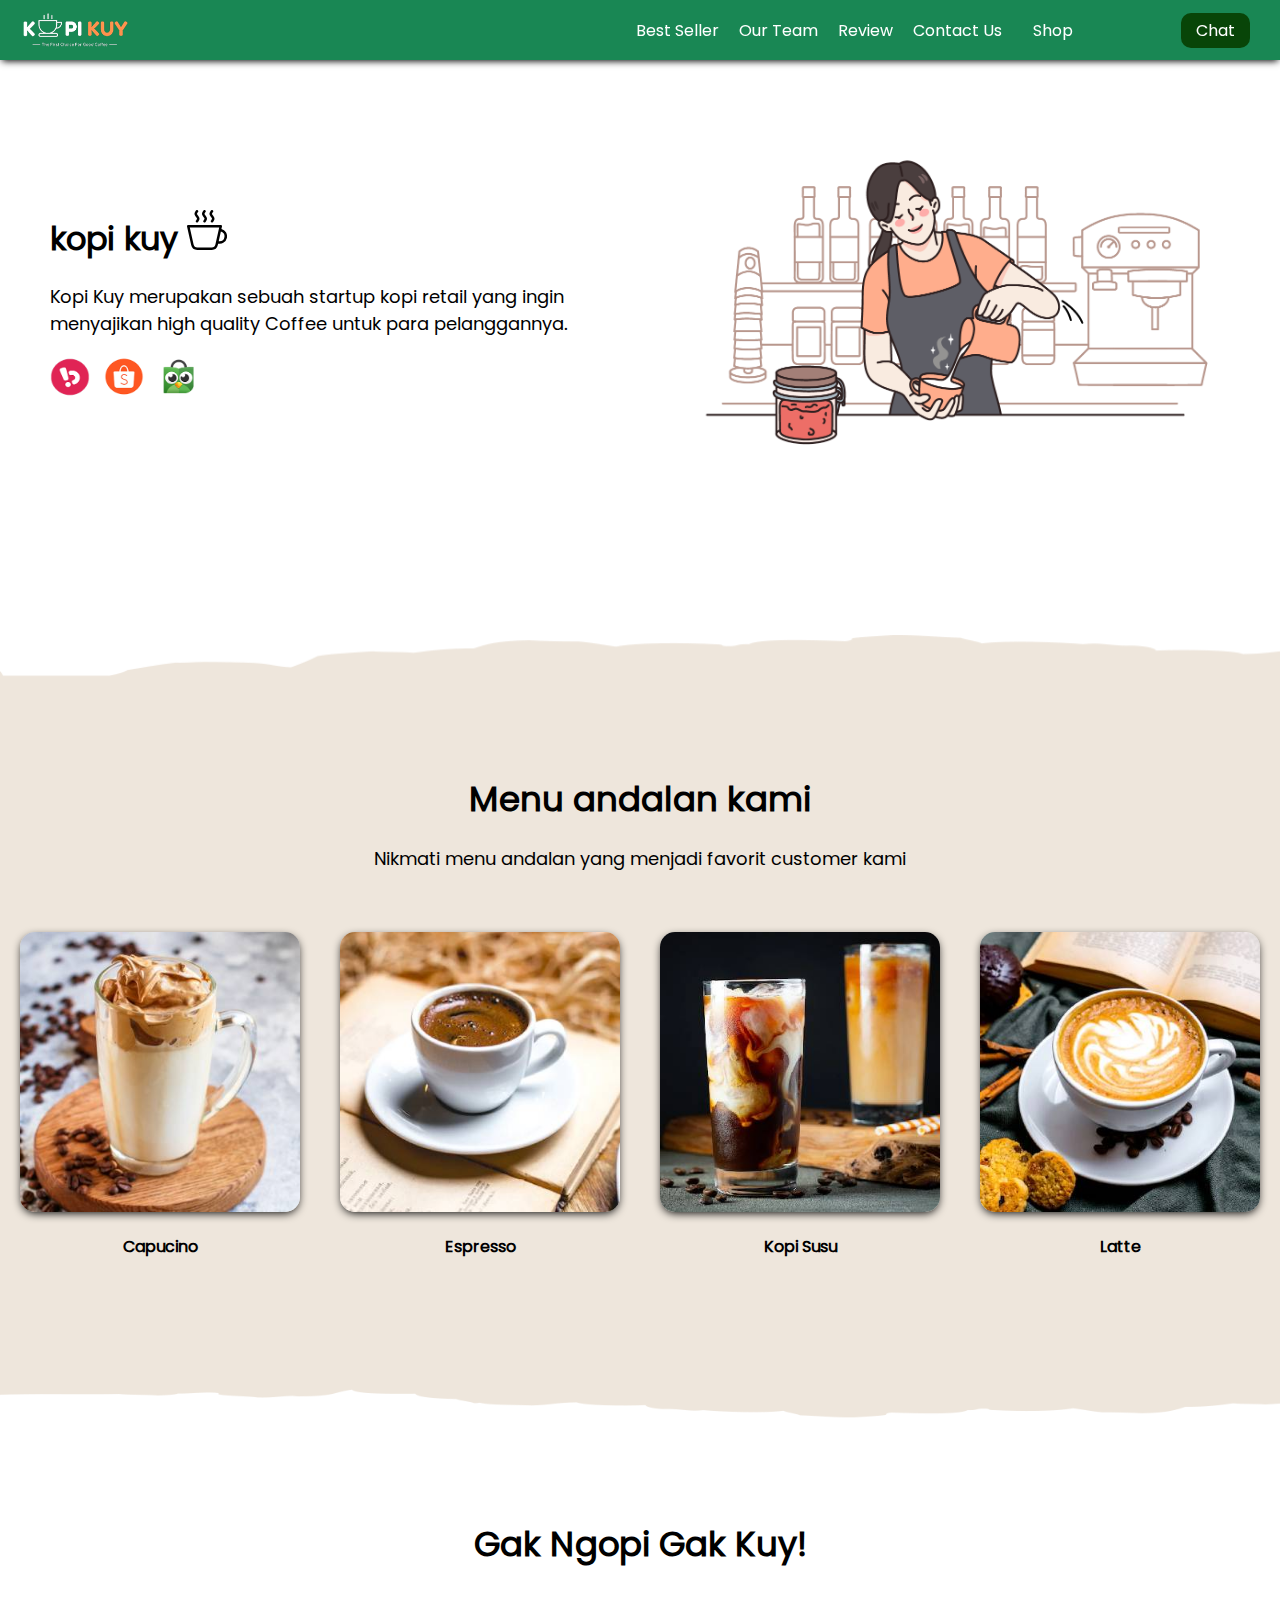
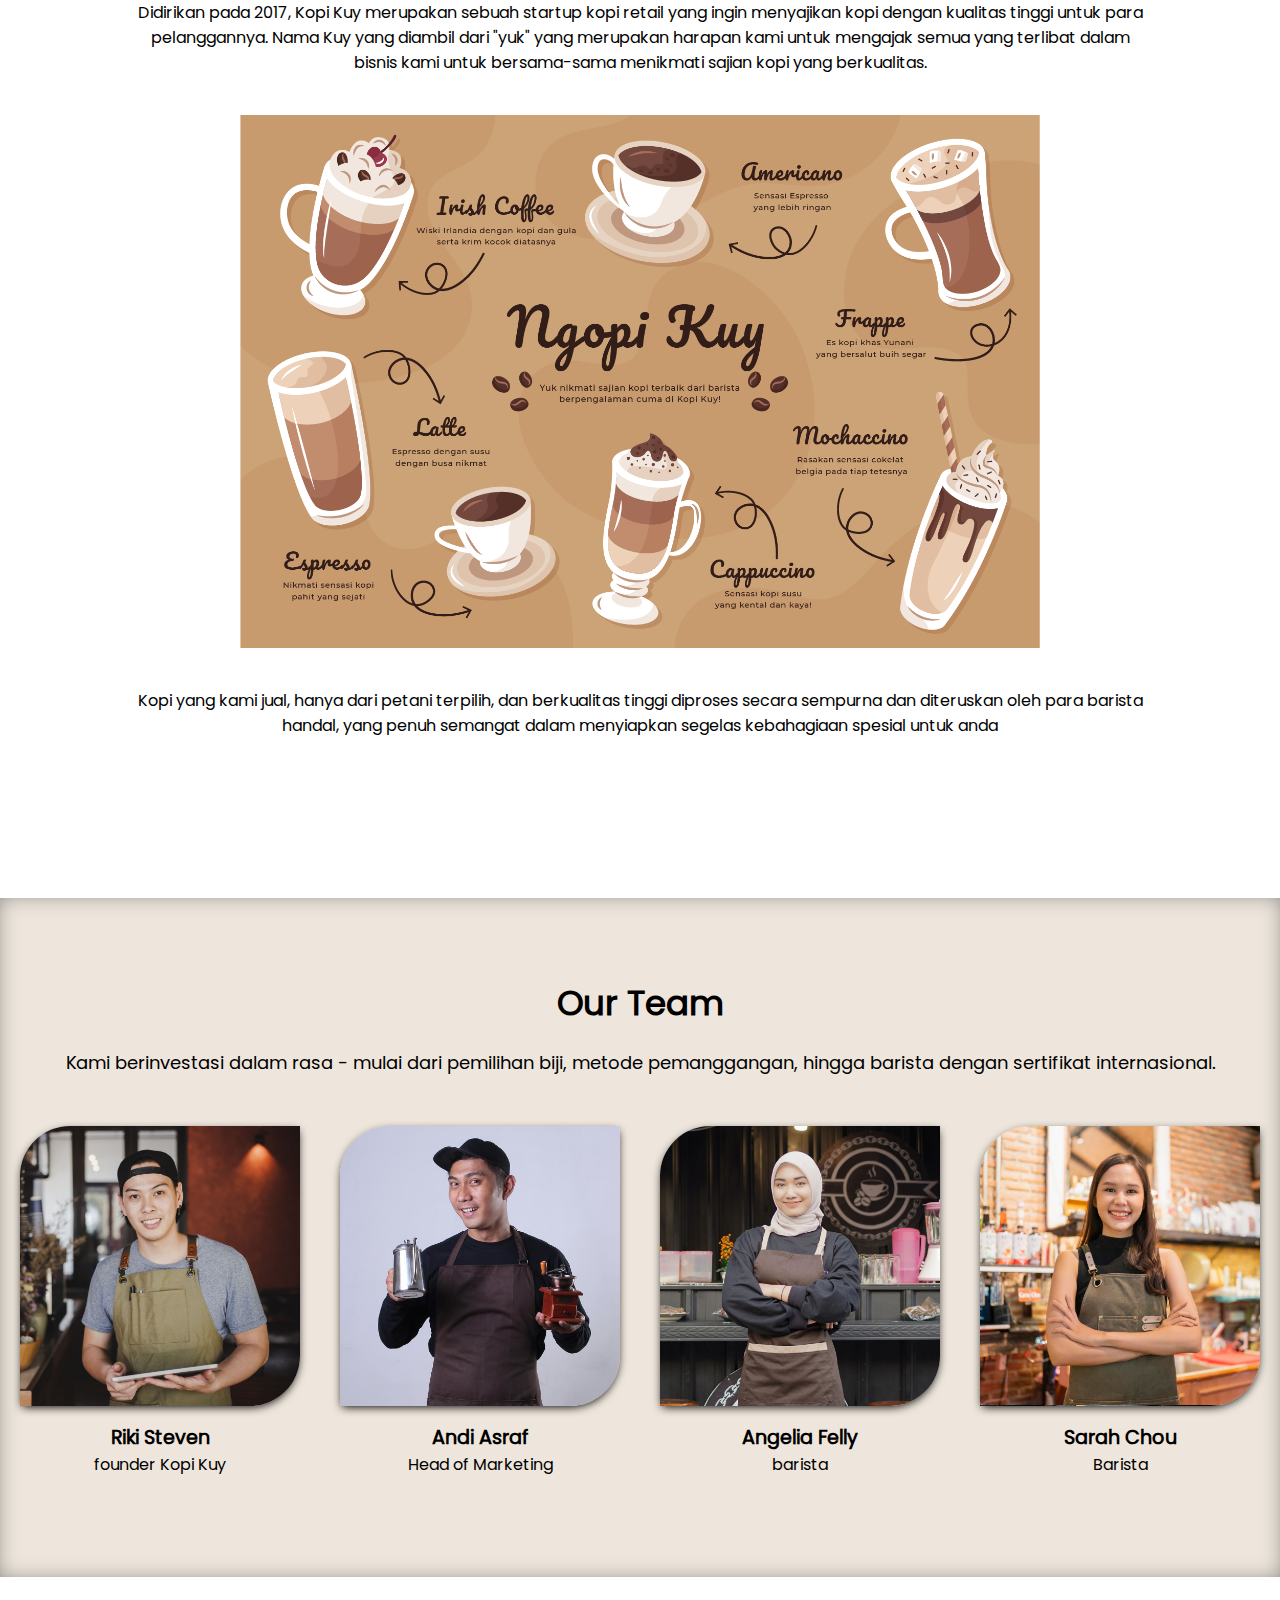
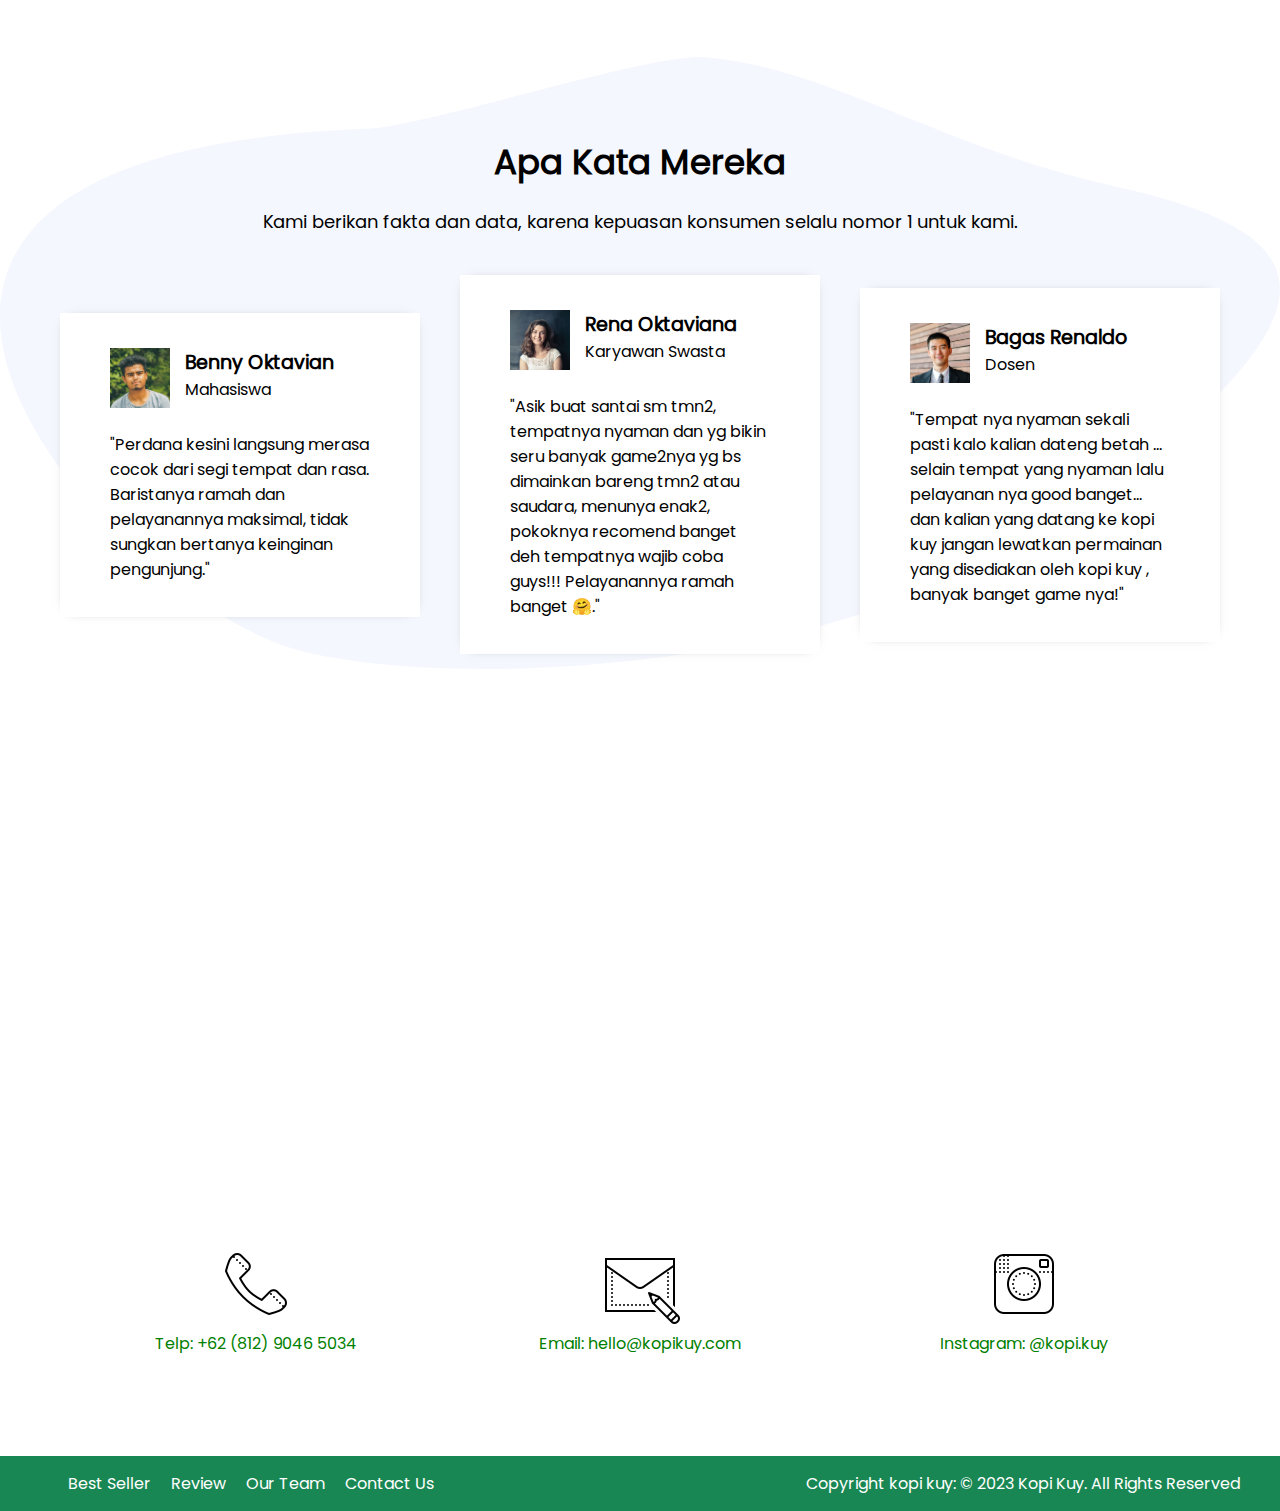
==== index.html @ 3463b7d6 "Add files via upload" ====
<!DOCTYPE html>
<html lang="id">

<head>
    <meta charset="UTF-8">
    <meta http-equiv="X-UA-Compatible" content="IE=edge">
    <meta name="viewport" content="width=device-width, initial-scale=1.0">
    <link rel="shortcut icon" href="images/favicon.ico" type="image/x-icon">
    <title>Website Kopi Kuy</title>
    <link rel="stylesheet" href="css/style.css">
</head>

<body>
    <nav>
        <img class="logo" src="images/logo/logo_kuy.png">
        <div class="navigasi">
            <a href="#best-seller">Best Seller</a>
            <a href="#our-team">Our Team</a>
            <a href="#review">Review</a>
            <a href="#contact-us">Contact Us</a>
        </div>
        <a class="shop" href="produk.html">Shop</a>
        <a class="chat" href="https://wa.me/628123456?text=Saya ingin bertanya" target="_blank">Chat</a>
    </nav>

    <!-- Tulis Kode HTML / <header> Setelah baris di bawah ini (baris 28) -->

 <header>
    <div class="kiri">
<h1>
    kopi kuy
    <img src="images/icon/icon_kopi.svg" alt="">
</h1>
<p>Kopi Kuy merupakan sebuah startup kopi retail yang ingin menyajikan 
    high quality Coffee untuk para pelanggannya.</p>
    <div class="olshop">
<img src=" images/logo/logo_bukalapak.png" alt="">
<img src=" images/logo/logo_shopee.png" alt="">
<img src="   images/logo/logo_tokopedia.png" alt="">

    </div>
    </div>
    <div class="kanan">
        <img src="images/header/header1.png" alt="" class="">
    </div>
 </header>

 <section class="best-seller" id="best-seller">
<h2>Menu andalan kami</h2>
<p>Nikmati menu andalan yang menjadi favorit customer kami</p>
<div class="produk">
    <img src="images/produk/product_capuchino.jpg" alt="">
    <p>Capucino</p>
</div>
<div class="produk">
    <img src="images/produk/product_espresso.jpg" alt="">
    <p>Espresso</p>
</div>
<div class="produk">
    <img src=" images/produk/product_kopi_susu.jpg" alt="">
    <p>Kopi Susu</p>
</div>
<div class="produk">
    <img src="images/produk/product_latte.jpg" alt="">
    <p>Latte</p>
</div>
 </section>
<section class="about-us" id="about-us">

<h2>Gak Ngopi Gak Kuy!</h2>
<p>
    Didirikan pada 2017, Kopi Kuy merupakan sebuah startup kopi retail 
    yang ingin menyajikan kopi dengan kualitas tinggi untuk para pelanggannya. 
    Nama Kuy yang diambil dari "yuk" yang merupakan harapan kami untuk mengajak semua 
    yang terlibat dalam bisnis kami untuk bersama-sama menikmati sajian kopi yang berkualitas.
</p>
<img src="images/about-us/aset_kopi_jumbo.png" alt="">
<p>
    Kopi yang kami jual, hanya dari petani terpilih, dan berkualitas tinggi diproses 
    secara sempurna dan diteruskan oleh para barista handal, yang penuh semangat 
    dalam menyiapkan segelas kebahagiaan spesial untuk anda
</p>

</section>

<section class="our-team" id="our-team">
    <h2>Our Team</h2>
    <p>Kami berinvestasi dalam rasa - mulai dari pemilihan biji, metode pemanggangan, 
        hingga barista dengan sertifikat internasional.</p>

        <div class="team">
            <img src="images/team/team1.jpg" alt="">
            <h3>Riki Steven</h3>
            <p>founder Kopi Kuy</p>
        </div>
        <div class="team">
            <img src="images/team/team2.jpg" alt="">
            <h3>Andi Asraf</h3>
            <p>Head of Marketing</p>
        </div>
        <div class="team">
            <img src="images/team/team3.jpg" alt="">
            <h3>Angelia Felly</h3>
            <p>barista</p>
        </div>
        <div class="team">
            <img src="images/team/team4.jpg" alt="">
            <h3>Sarah Chou</h3>
            <p>Barista</p>
        </div>
</section>
<section class="review" id="review">
<h2>Apa Kata Mereka</h2>
<p>
    Kami berikan fakta dan data, karena kepuasan konsumen selalu nomor 1 untuk kami.
</p>
<div class="testimoni">
    <img src="images/customer/customer1.jpg" alt="">
    <div class="profile">
        <h3>Benny Oktavian</h3>
        <p>Mahasiswa</p>
    </div>
    <p> "Perdana kesini langsung merasa cocok dari segi tempat dan rasa. 
        Baristanya ramah dan pelayanannya maksimal, tidak sungkan bertanya keinginan pengunjung."</p>
</div>
<div class="testimoni">
    <img src="images/customer/customer2.jpg" alt="">
    <div class="profile">
        <h3> Rena Oktaviana</h3>
        <p>Karyawan Swasta</p>
    </div>
    <p>"Asik buat santai sm tmn2, tempatnya nyaman dan yg bikin seru banyak game2nya 
        yg bs dimainkan bareng tmn2 atau saudara, menunya enak2, pokoknya recomend 
        banget deh tempatnya wajib coba guys!!! Pelayanannya ramah banget 🤗."</p>
</div>
<div class="testimoni">
    <img src=" images/customer/customer3.jpg" alt="">
    <div class="profile">
        <h3>Bagas Renaldo</h3>
        <p>Dosen</p>
    </div>
    <p> "Tempat nya nyaman sekali pasti kalo kalian dateng betah ... 
        selain tempat yang nyaman lalu pelayanan nya good banget... 
        dan kalian yang datang ke kopi kuy jangan lewatkan permainan yang disediakan 
        oleh kopi kuy , banyak banget game nya!"</p>
</div>
</section>

<section class="contact-us" id="contact-us">
    <iframe src="https://www.google.com/maps/embed?pb=!1m14!1m8!1m3!1d7932.741866032694!2d106.668581!3d-6.214715!3m2!1i1024!2i768!4f13.1!3m3!1m2!1s0x2e69f9912c7f297b%3A0xe5a3a671dae861ab!2sKopi%20kuy!5e0!3m2!1sid!2sid!4v1680617229460!5m2!1sid!2sid"
    allowfullscreen="" loading="lazy" referrerpolicy="no-referrer-when-downgrade"></iframe>
    <div class="kontak">
        <img src="images/icon/icon_phone.png" alt="">
        <p>
            Telp: +62 (812) 9046 5034
        </p>
    </div>
    <div class="kontak">
        <img src=" images/icon/icon_mail.png" alt="">
        <p>
            Email: hello@kopikuy.com
        </p>
    </div>
    <div class="kontak">
        <img src="images/icon/icon_instagram.png" alt="">
        <p>
            Instagram: @kopi.kuy 
        </p>
    </div>
</section>
<footer>
    <div class="navigasi">
        <a href="best-seller">Best Seller</a>
        <a href="review">Review</a>
        <a href="our-team">Our Team</a>
        <a href="contact-us">Contact Us</a>
    </div>
    <p>Copyright kopi kuy: © 2023 Kopi Kuy. All Rights Reserved</p>
</footer>

    <!--
        Kode HTML tidak boleh lewat dari batas ini
        Pastikan setiap section di tutup
        misalnya kode <section class="best-seller"> harus ada
        di bawah kode </header> (perhatikan ada garis miringnya
        dan setiap section harus setelah kode </section>
        jangan menulis <section> di dalam <section>
    -->
</body>

</html>
---- css/style.css ----
/* Kode * di bawah ini untuk mereset tampilan setiap web browser supaya seragam */

* {
   box-sizing: border-box;
   margin: 0;
   padding: 0;
}

html {
   /* scroll-behavior: smooth agar scroll ketika klik pada navigasi menjadi halus */
   scroll-behavior: smooth;
}

/* 
Kode di bawah ini untuk mengatur nav sampai footer agar memiliki tampilan flexibel
selengkapnya akan di bahas di hari ke 3
*/

nav,
header,
section,
footer {
   /* 
      display: flex memiliki pengaturan yang dapat mengatur agar elemen
      di dalamnya memiliki ukuran yang fleksibel
      digunakan saat ada elemen yang isinya lebih dari satu kolom
   */
   display: flex;
   /* 
      align-items: center mengatur elemen di dalamnya rata tengah vertikal
   */
   align-items: center;

   /* 
      justify-content: center mengatur elemen di dalamnya rata tengah horizontal
   */
   justify-content: center;

   /* 
      flex-wrap: wrap mengatur agar jika lebar elemen berlebih, maka elemen
      akan otomatis diletakan di baris baru (tidak dipaksakan di satu baris)
   */
   flex-wrap: wrap;
}



/* 
Kode @font-face untuk menginstall font ke dalam Website 
src adalah untuk lokasi fontnya, font dapat di cari di website https://fonts.google.com/
dengan memberi nama family, maka kita mendaftarkan font tersebut ke dalam website
*/

@font-face {
   src: url(../fonts/poppins.woff2);
   font-family: 'Poppins';
}

body {
   /* 
   mendaftarkan semua teks pada body menjadi family Poppins 
   kenapa pada body? karena elemen body membungkus semua elemen dari nav section sampai footer
   */
   font-family: 'Poppins';
}

/*
Misalnya ada font dari google yang bernama Irish Grover yang berada di:
https://fonts.gstatic.com/s/irishgrover/v23/buExpoi6YtLz2QW7LA4flVgv__RP.woff2

maka bisa coba copy kode berikut untuk menginstall font tadi:

@font-face {
  font-family: 'Irish Grover';
  font-style: normal;
  font-weight: 400;
  src: url(https://fonts.gstatic.com/s/irishgrover/v23/buExpoi6YtLz2QW7LA4flVgv__RP.woff2) format('woff2');
}

Jika kode di atas sudah di copy
Nanti pada element yang ingin menggunakan font Irish Grover Tadi, tinggal diganti font-familynya
misal mau mengganti h1 dan h2 maka kodenya sebagai berikut:

h1,h2 {
   font-family: 'Irish Grover';
}

*/


a {
   /* menghilangkan garis bawah pada link */
   text-decoration: none;

   /* 
   color: adalah untuk mengganti warna tulisan.
   color:unset digunakan pada a untuk menghilangkan warna bawaan pada link (biasanya warna biru) 
   */
   color: unset;
}

h2 {
   /* mengatur ukuran huruf ke 34 pixel */
   font-size: 34px;
}

h3 {
   /* mengatur ukuran huruf ke 1.2rem */
   font-size: 1.2rem;
}

h1,
h2,
h3 {
   /* mengatur tebal huruf bisa bold, normal*/
   font-weight: bold;
}

img {
   /* 
      kode max-width artinya lebar maksimal
      mengatur agar semua elemen img memiliki lebar maksimal 100% agar
      besar gambar tidak melebihi layar ataupun elemen pembungkus
   */
   max-width: 100%;
}

/* Navigasi */

nav {
   /* 
   background-color mengatur warna latar belakang 
   untuk pengguna hp, pergantian warna tidak bisa seperti vs code
   hanya dapat menggunakan warna bahasa inggris seperti: red, green, brown, purple dsb
   untuk pengguna vscode silahkan arahkan mouse ke kotak warna di bawah
   untuk mengganti warna sesuai keinginan
   */
   background-color: #198754;

   /* box-shadow membuat efek bayangan */
   box-shadow: 0 3px 7px -2px #000;

   /* width mengatur lebar elemen. 100% agar lebarnya full dari kiri sampai kanan layar */
   width: 100%;

   /* 
   padding digunakan untuk memberi jarak ke dalam. 
   efeknya bila digunakan pada elemen yang memiliki warna latar akan membuat elemen tersebut 'gemuk'
   padding-top artinya jarak ke atas, nilai padding dapat berupa
   padding-top, padding-bottom, padding-left, padding-right
   */
   padding-top: 10px;
   padding-bottom: 10px;

   /* 
   position mengatur posisi elemen, position:fixed supaya elemen nav akan ikut menempel di atas layar
   saat kita scroll ke bawah. Jika ingin navigasi gak nempel, bisa menggunakan position:static;
   */
   position: fixed;

   /* Nilai z-index semakin besar, maka elemen akan semakin di depan */
   z-index: 500;
}

img.logo {
   /* height mengatur tinggi elemen */
   height: 40px;
   /* penjelasan margin mirip dengan padding, fungsinya untuk memberi jarak pada elemen */
   margin-left: 20px;
}

div.navigasi {
   margin-left: auto;
   margin-right: 15px;
}

nav a {
   color: #fff;
   padding-left: 8px;
   padding-right: 8px;
}

a.shop {
   margin-right: 100px;
}

a.chat {
   margin-right: 30px;
   background-color: rgb(8, 69, 8);
   color: #fff;
   padding-top: 5px;
   padding-right: 15px;
   padding-bottom: 5px;
   padding-left: 15px;
   border-radius: 10px;
}


/* 
   PERHATIKAN bahwa dalam mengatur elemen, nama elemen langsung ditulis
   sedangkan untuk mengatur class, dibutuhkan tanda titik (.) terlebih dulu
   img {} berarti seluruh elemen dengan tag img (<img src="....">), 
   sedangkan .img artinya hanya elemen dengan class img (<img class="img" src="...">) 
*/


/* HEADER */


header,
section {
   /*
    padding mengatur jarak ke dalam
    pada padding dan margin ditambahkan top / right / bottom / top 
    untuk mengatur jarak masing-masing 
   */
   padding-top: 80px;
   padding-bottom: 80px;

   /* margin mengatur jarak ke luar */
   margin-bottom: 80px;
}

/* penulisan CSS dapat digabung dengan beberapa elemen */
header div.kiri,
header div.kanan {
   /* width mengatur lebar elemen. 50% artinya setengah ukuran elemen pembungkus */
   width: 50%;
   padding: 50px;
}

header h1 {
   margin-bottom: 20px;
}

header p {
   /* font-size digunakan untuk mengatur ukuran huruf */
   font-size: 18px;
   margin-bottom: 20px;
}

div.olshop img {
   width: 40px;
   /* aspect-ratio:1 agar tinggi menyesuaikan width */
   aspect-ratio: 1;
   margin-right: 10px;
}

/* Best Seller */

section.best-seller {
   position: relative;

   /* background-color mengatur warna latar belakang elemen */
   background-color: #EEE6DC;

   /* text-align mengatur rata tulisan, bisa bernilai: left, right, center, justify */
   text-align: center;
}

/* 
terkait position, after, dan before memerlukan pemahaman mendalam
terkait layout pada CSS untuk dapat memahami secara penuh 
*/

section.best-seller::before,
section.best-seller::after {
   position: absolute;
   content: "";
   width: 100%;
   height: 76px;

   /* background-image untuk menambahkan gambar sebagai background */
   background-image: url(../images/background/garis-atas.png);

   /*background-size agar gambar latar menyesuaikan tinggi / lebar elemen */
   background-size: cover;

   top: -60px;
   left: 0;
}

section.best-seller::after {
   height: 60px;
   background-image: url(../images/background/garis-bawah.png);
   top: unset;
   bottom: -60px;
}

section.best-seller h2 {
   margin-bottom: 20px;
   width: 100%;
}

/* 
Penulisan section.best-seller > p berarti mengatur elemen p yang langsung
di bungkus oleh elemen <section class="best-seller">
aturan ini tidak berlaku untuk elemen <p> yang ada di dalam <div class="produk">
*/

section.best-seller>p {
   font-size: 18px;
   margin-bottom: 40px;
   width: 100%;
}

div.produk {
   /* 
      Penulisan padding dan margin seperti padding:20px ini penulisan singkat 
      yang berarti top, right, bottom, left nilainya sama, yaitu 20px 
   */
   padding: 20px;
   width: 25%;
}

div.produk img {
   /* transition membuat animasi transisi dari perubahan style, 0.3s berarti 0.3 detik */
   transition: all 0.3s ease;

   /* border-radius  Membuat sudut membulat */
   border-radius: 15px;

   /* box-shadow membuat efek bayangan */
   box-shadow: 0 3px 10px -2px #000;
}

/*

kode div.produk img:hover akan dijalankan saat mouse ada di atas elemen <img> yang ada
di dalam <div class="produk"> 
karena ada efek transition pada div.produk img 
maka akan menghasilkan efek animasi yang smooth

*/
div.produk img:hover {

   /* membuat transformasi, bisa berupa scale(1.05), rotate(180deg), translateY(-50px), dsb */
   transform: scale(0.9);
   border-radius: 50%;
}

div.produk p {
   margin-top: 15px;
   font-weight: bold;
}



/* About US */

section.about-us {
   /* max-width: 80%; mengatur lebar maksimal elemen tidak boleh melebihi 80% layar */
   max-width: 80%;

   /* margin-left dan margin-right auto akan membuat posisi elemen berada di tengah */
   margin-left: auto;
   margin-right: auto;
   text-align: center;
}

section.about-us h2 {
   margin-bottom: 30px;
   width: 100%;
}

section.about-us img {
   /* 
      Penulisan width: 800px dan max-width: 100% mengatur agar
      elemen memiliki lebar 800px namun tidak boleh melebihi 100% ukuran layar
   */
   width: 800px;
   max-width: 100%;
   margin: auto;
}

/*
section.about-us p:nth-child(2) berarti mengatur elemen ke 2 dengan jenis <p>
yang ada di dalam <section class="about-us">
*/

section.about-us p:nth-child(2) {
   margin-bottom: 40px;
}

section.about-us p:nth-child(4) {
   margin-top: 40px;
}


/* OUR TEAM */

section.our-team {
   background-color: #EEE6DC;
   box-shadow: inset 0px 0px 23px -6px #707070;
   text-align: center;
}

section.our-team h2 {
   margin-bottom: 20px;
   width: 100%;
}

section.our-team>p {
   margin-bottom: 30px;
   font-size: 18px;
   width: 800px;
   max-width: 90%;
   margin-left: auto;
   margin-right: auto;
   width: 100%;
}

div.team {
   width: 25%;
   padding: 20px;
}

div.team img {
   width: 100%;
   aspect-ratio: 1/1;
   object-fit: cover;
   box-shadow: 0 3px 10px -2px #000;
   border-radius: 50px 0px 50px 0px;
   margin-bottom: 10px;
}


/* REVIEW */

section.review {
   background-image: url(../images/background/bg-review.svg);
   /* 
      background-size: contain;
      membuat gambar latar belakang tidak terpotong
   */
   background-size: contain;

   /* 
      background-repeat: no-repeat;
      membuat gambar latar belakang tidak diulang (duplikat)
   */
   background-repeat: no-repeat;
   padding-left: 40px;
   padding-right: 40px;
   justify-content: space-around;
   /* align-items: stretch; membuat tinggi elemen di dalam .review .baris seragam */
   text-align: center;
}

section.review h2 {
   margin-bottom: 20px;
   width: 100%;
}

section.review>p {
   margin-bottom: 40px;
   font-size: 18px;
   width: 100%;
}

div.testimoni {
   width: 30%;
   display: flex;
   flex-wrap: wrap;
   padding: 35px 50px;
   box-shadow: 0px 0px 12px -10px #000;
   background-color: #fff;
}

div.testimoni img {
   width: 60px;
   height: 60px;
   margin-right: 15px;
   object-fit: cover;
}

div.profile {
   text-align: left;
   display: block;
   margin-bottom: 30px;
   width: calc(100% - 75px);
}

div.profile p {
   width: 100%;
   text-align: left;
}

div.testimoni>p {
   width: 100%;
   text-align: left;
}


/* CONTACT US */
section.contact-us {
   margin-bottom: 20px;
}

section.contact-us iframe {
   width: 100%;
   height: 300px;
   border: 0;
}

div.kontak {
   width: 30%;
   /* color mengatur warna tulisan */
   color: green;
   text-align: center;
   margin-top: 50px;
}


/* FOOTER */

footer {
   background-color: #198754;
   padding-top: 15px;
   padding-bottom: 15px;
   color: #fff;
   padding-right: 40px;
   padding-left: 40px;
}

footer div.navigasi {
   margin-left: 20px;
   margin-right: auto;
}

footer div.navigasi a {
   padding: 8px;
}

/* UNTUK kode RESPONSIF hari ke 3 tulis DI BAWAH sini */

@media (max-width:600px) {

   .navigasi {
      display: none;
   }

   a.shop {
      margin-right: 20px;
      margin-left: auto;
   }

   header div.kiri,
   header div.kanan {
      width: 100%;
      text-align: center;
   }

   div.produk,
   div.team,
   div.kontak {
      width: 50%;
   }

   div.testimoni {
      width: 100%;
      margin-bottom: 30px;
   }
   section.review {
      margin-bottom: 0;
      padding-bottom: 0;
   }
}

/* Kode CSS Selesai di sini */
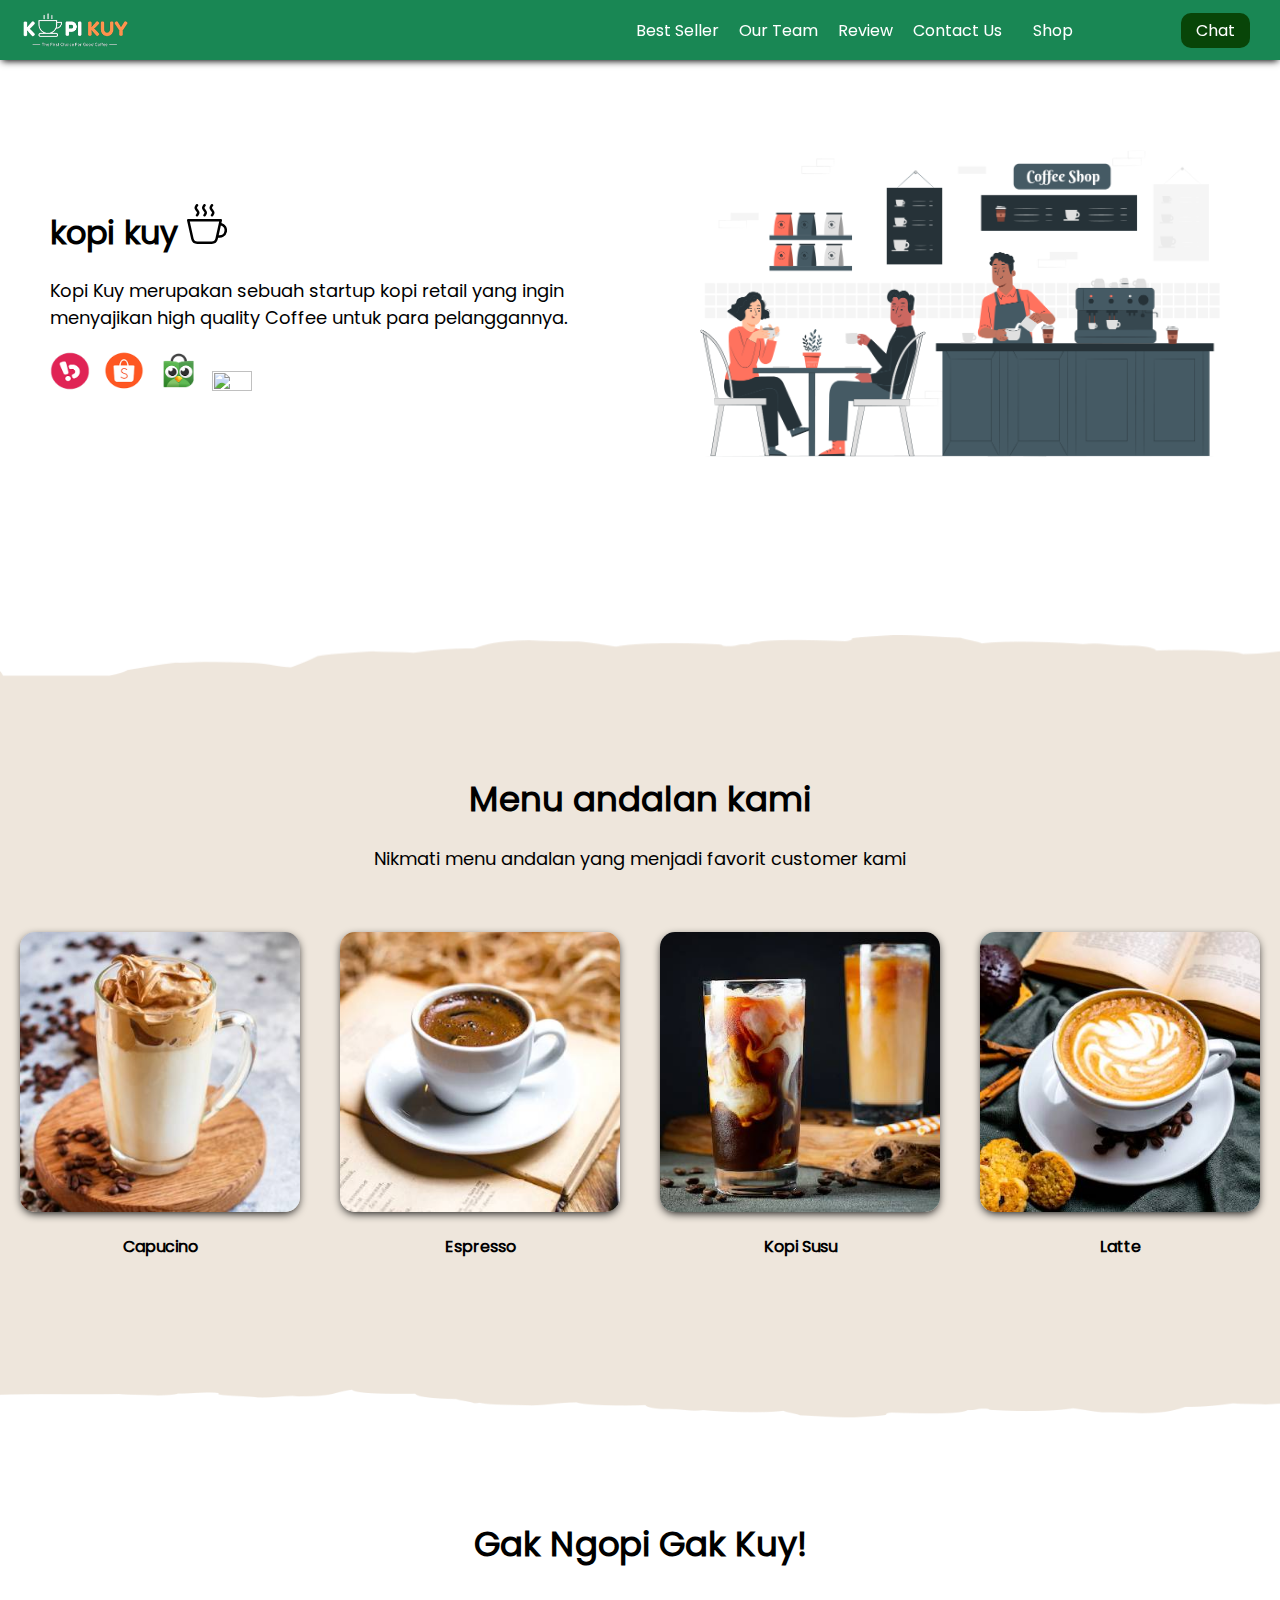
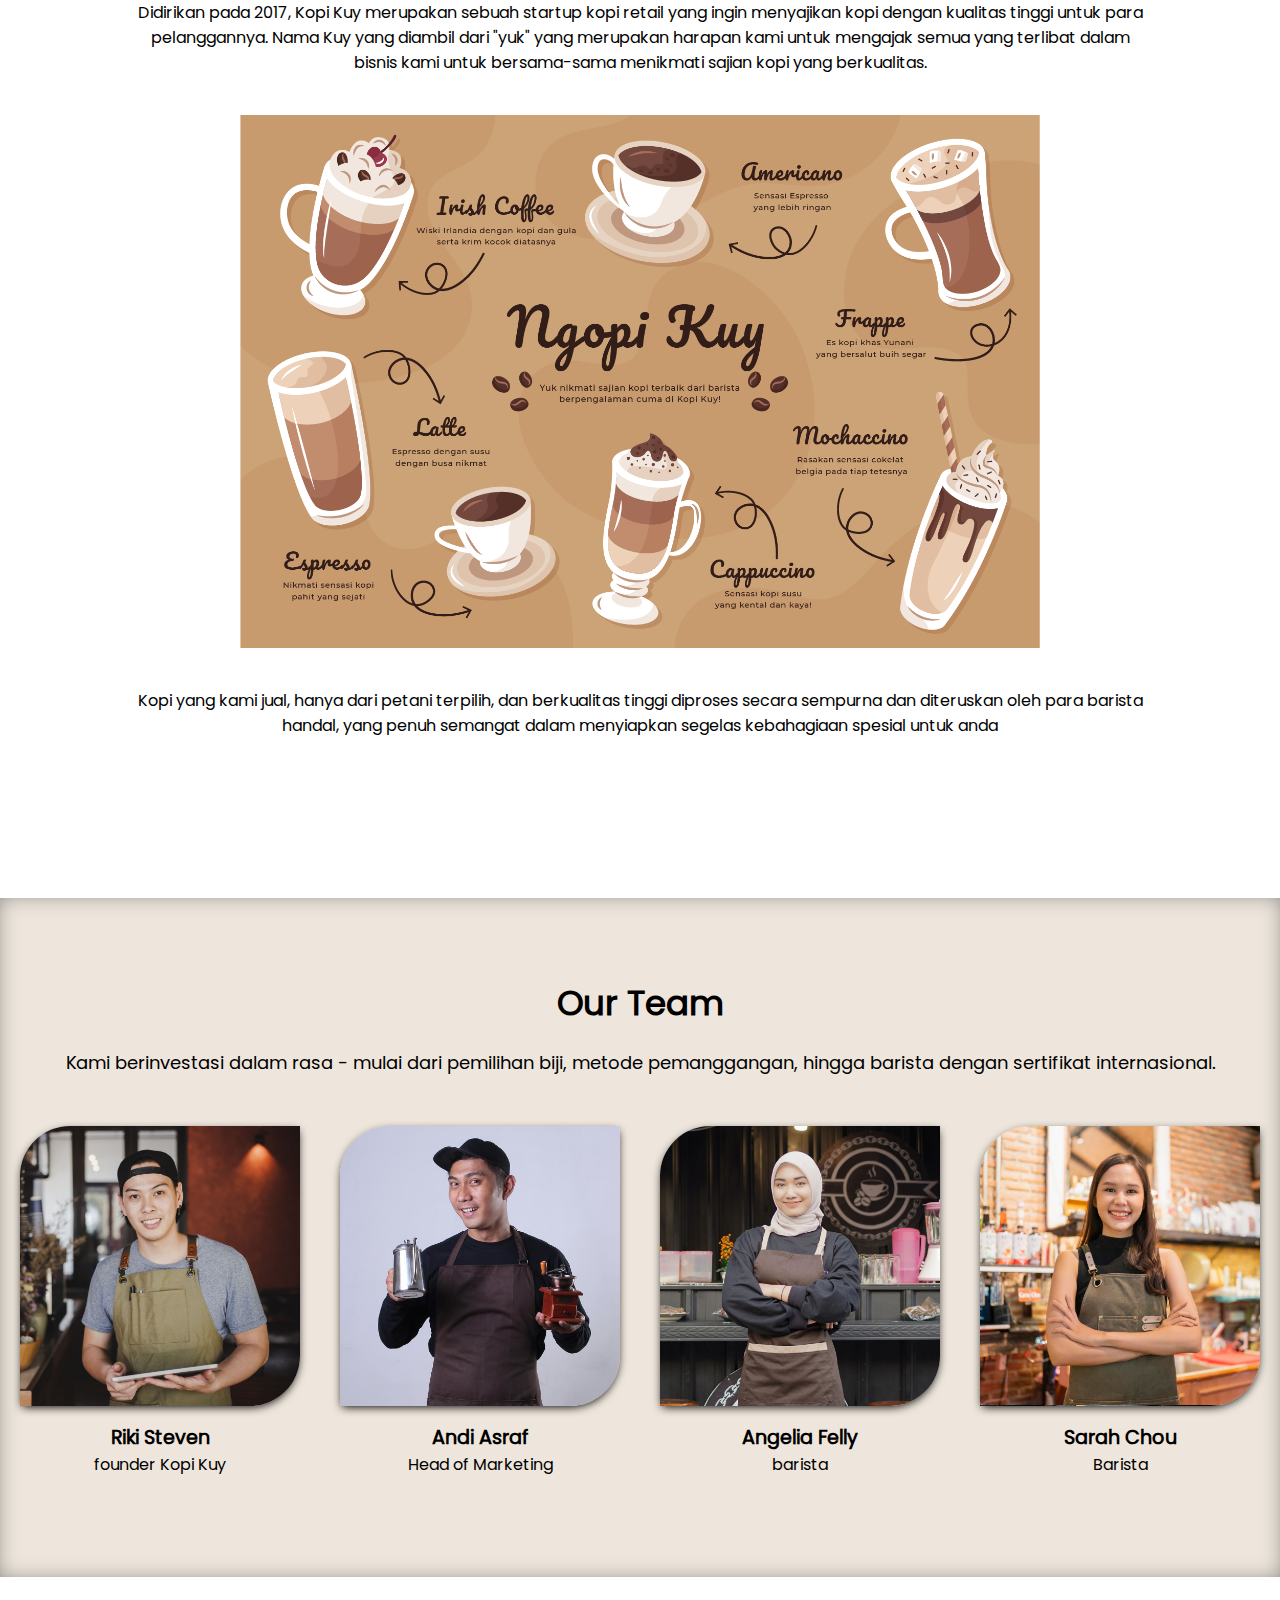
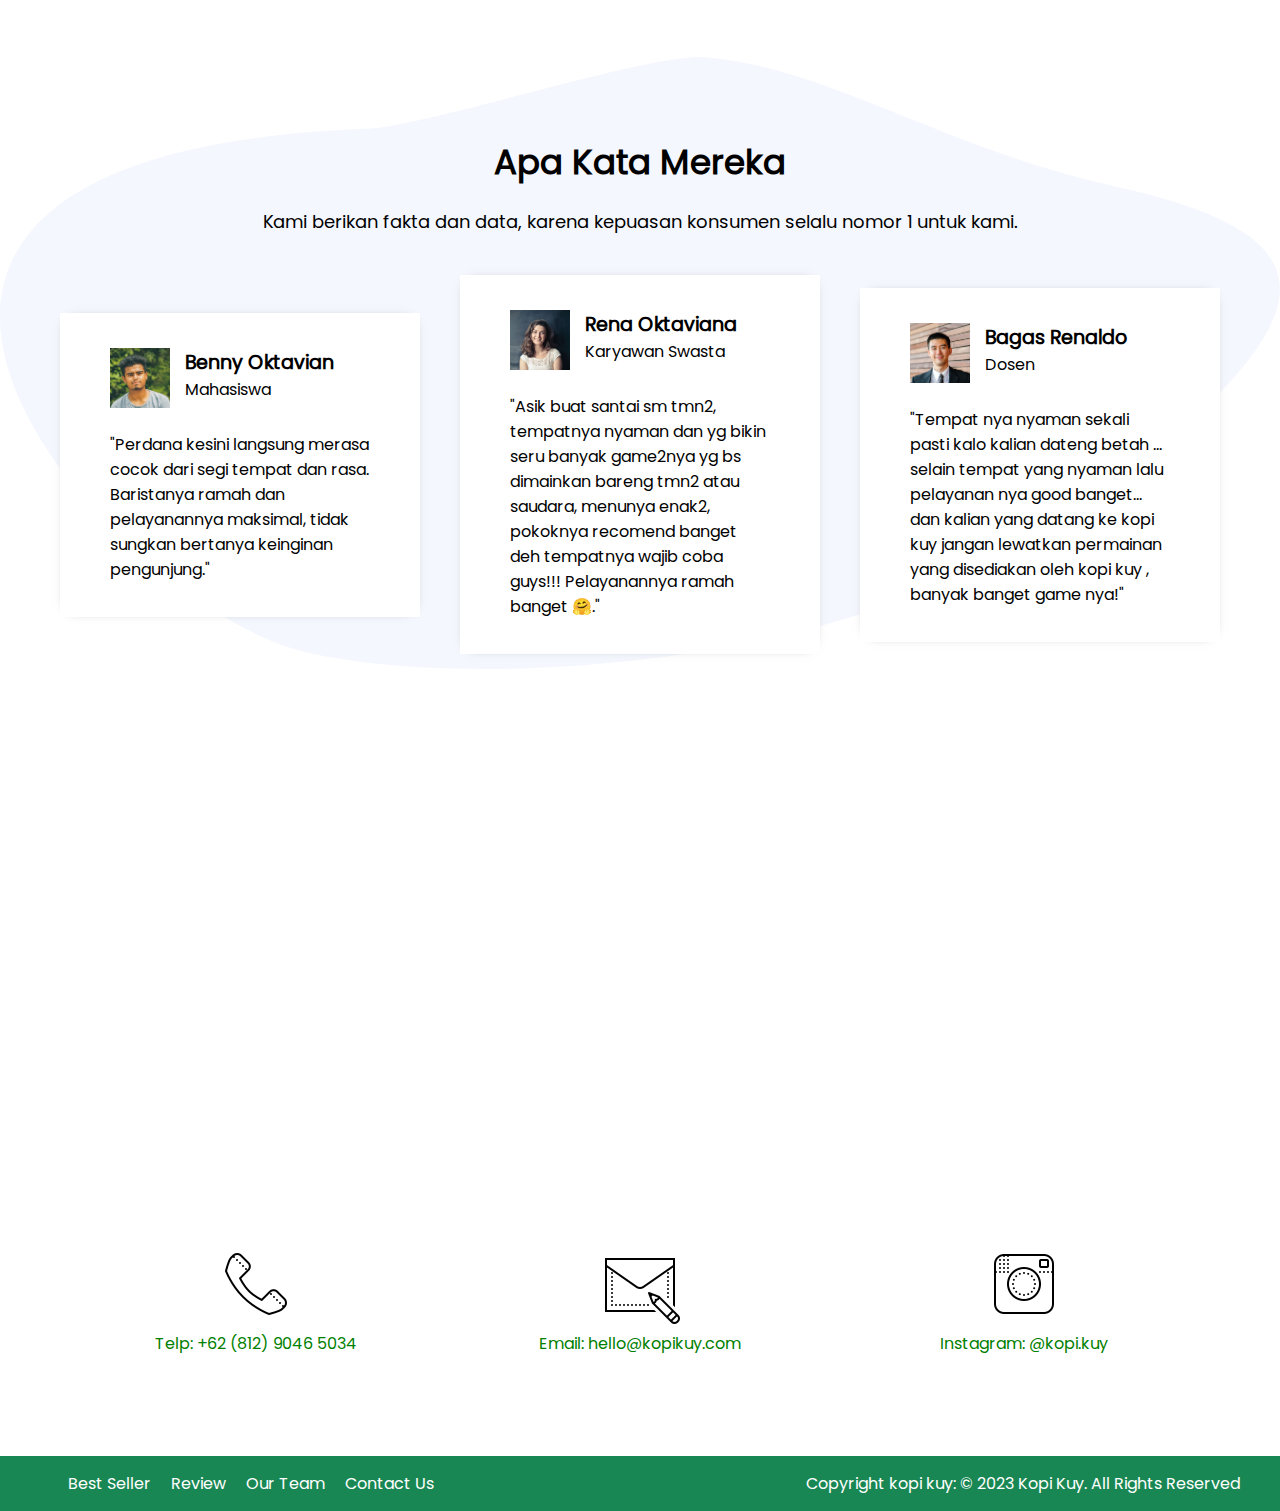
==== commit 2100fa47: "Update index.html" ====
--- a/index.html
+++ b/index.html
@@ -37,11 +37,12 @@
 <img src=" images/logo/logo_bukalapak.png" alt="">
 <img src=" images/logo/logo_shopee.png" alt="">
 <img src="   images/logo/logo_tokopedia.png" alt="">
+<img src="https://upload.wikimedia.org/wikipedia/commons/thumb/5/51/Facebook_f_logo_%282019%29.svg/2048px-Facebook_f_logo_%282019%29.svg.png" alt="">
 
     </div>
     </div>
     <div class="kanan">
-        <img src="images/header/header1.png" alt="" class="">
+        <img src="images/header/header3.png" alt="" class="">
     </div>
  </header>
 
@@ -188,4 +189,4 @@
     -->
 </body>
 
-</html>+</html>
